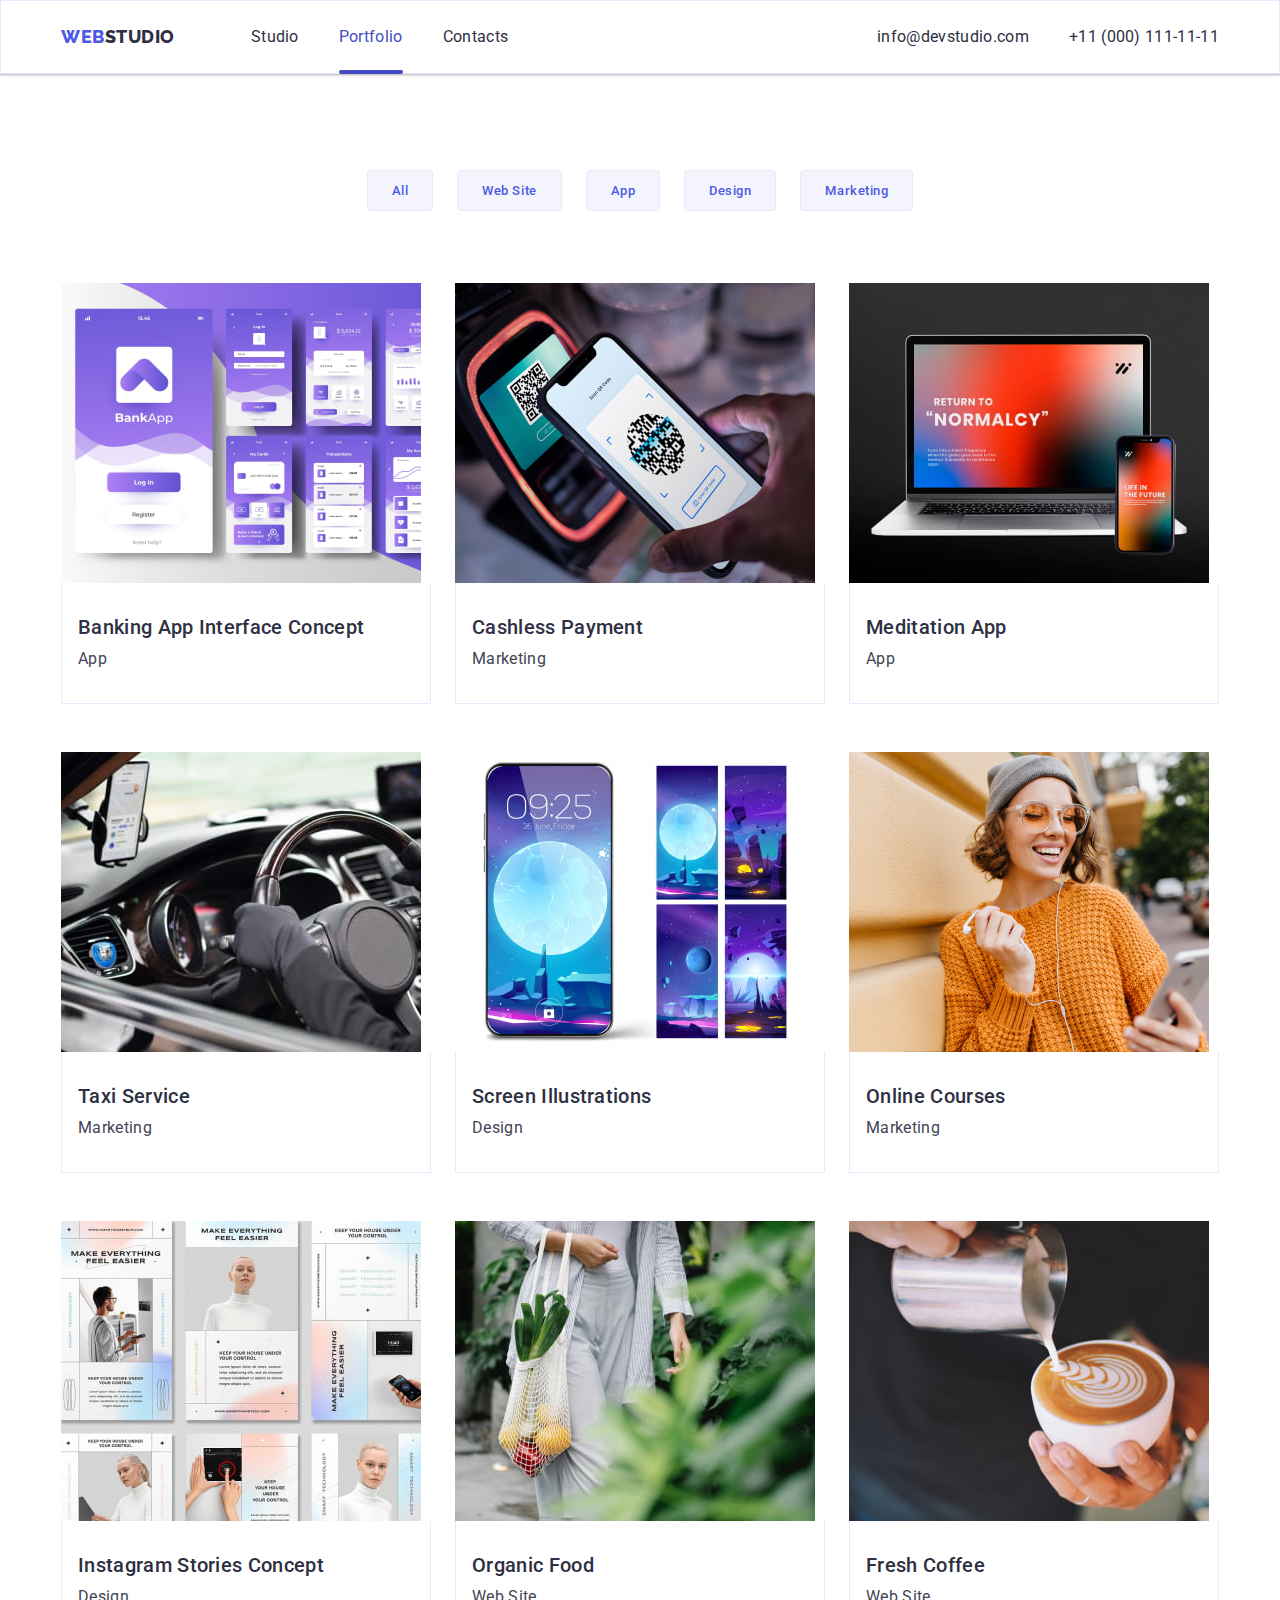
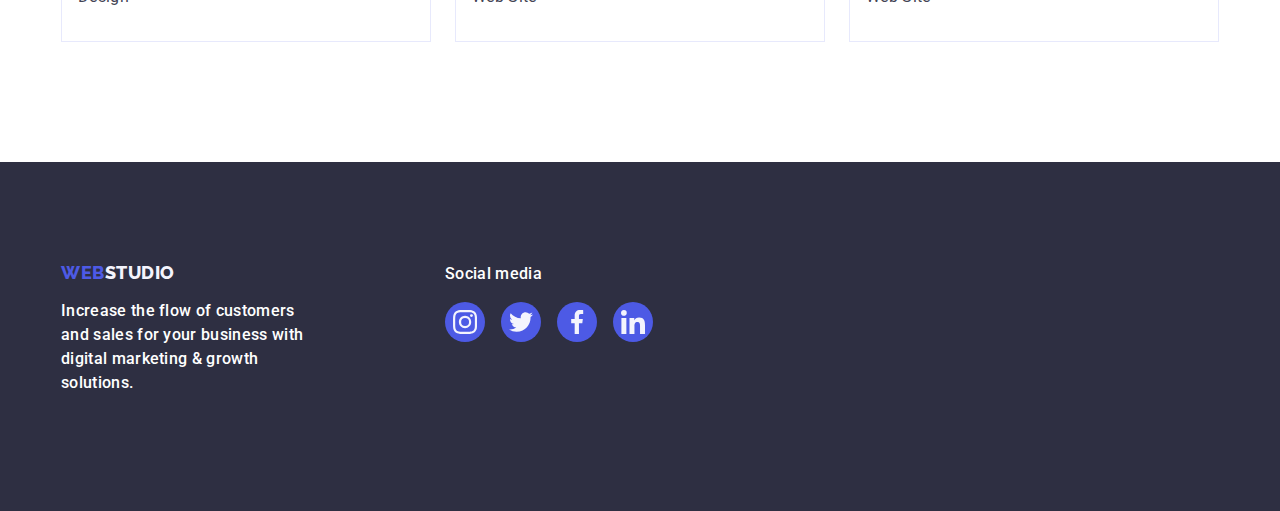
==== portfolio.html @ 61ec888b "Initial commit" ====
<!DOCTYPE html>
<html lang="en">
  <head>
    <meta charset="UTF-8" />
    <meta http-equiv="X-UA-Compatible" content="IE=edge" />
    <meta name="viewport" content="width=device-width, initial-scale=1.0" />
    <title>Portfolio</title>

    <!-- Fonts -->
    <link rel="preconnect" href="https://fonts.googleapis.com" />
    <link rel="preconnect" href="https://fonts.gstatic.com" crossorigin />
    <link
      href="https://fonts.googleapis.com/css2?family=Raleway:wght@800&family=Roboto:wght@400;500;700;900&display=swap"
      rel="stylesheet"
    />
    <!-- Normalizer -->
    <link
      rel="stylesheet"
      href="https://cdnjs.cloudflare.com/ajax/libs/modern-normalize/2.0.0/modern-normalize.min.css"
      integrity="sha512-4xo8blKMVCiXpTaLzQSLSw3KFOVPWhm/TRtuPVc4WG6kUgjH6J03IBuG7JZPkcWMxJ5huwaBpOpnwYElP/m6wg=="
      crossorigin="anonymous"
      referrerpolicy="no-referrer"
    />
    <!-- styles -->
    <link rel="stylesheet" href="./css/styles.css" />
  </head>
  <body>
    <header class="header">
      <div class="header-container container">
        <nav class="nav-line">
          <a class="link logo" href="./index.html"
            >Web<span class="logo-grey">Studio</span></a
          >
          <ul class="list nav-list">
            <li class="nav-item">
              <a class="link nav-link" href="./index.html">Studio</a>
            </li>
            <li class="nav-item">
              <a class="link nav-link active" href="./portfolio.html"
                >Portfolio</a
              >
            </li>
            <li class="nav-item">
              <a class="link nav-link" href="">Contacts</a>
            </li>
          </ul>
        </nav>
        <address class="contacts">
          <ul class="list nav-list">
            <li>
              <a class="link nav-link" href="mailto:info@devstudio.com"
                >info@devstudio.com</a
              >
            </li>
            <li>
              <a class="link nav-link" href="tel:+110001111111"
                >+11 (000) 111-11-11</a
              >
            </li>
          </ul>
        </address>
      </div>
    </header>
    <main>
      <section class="portfolio-section">
        <!-- Buttons -->
        <div class="container">
          <h1 class="visually-hidden">Zaholovok</h1>

          <ul class="list button-row">
            <li class="btn-item">
              <button class="buttons" type="button">All</button>
            </li>
            <li class="btn-item">
              <button class="buttons" type="button">Web Site</button>
            </li>
            <li class="btn-item">
              <button class="buttons" type="button">App</button>
            </li>
            <li class="btn-item">
              <button class="buttons" type="button">Design</button>
            </li>
            <li class="btn-item">
              <button class="buttons" type="button">Marketing</button>
            </li>
          </ul>

          <!-- Row 1  -->

          <ul class="list image-container">
            <li class="image-card">
              <a class="link image-link" href="">
                <div class="box">
                  <img
                    src="./images/purple-screens.jpg"
                    alt="app screenshots"
                    width="360"
                    height="300"
                  />

                  <p class="hover-text">
                    14 Stylish and User-Friendly App Design Concepts · Task
                    Manager App · Calorie Tracker App · Exotic Fruit Ecommerce
                    App · Cloud Storage App
                  </p>
                </div>

                <div class="card">
                  <h2 class="picture-title">Banking App Interface Concept</h2>
                  <p class="picture-text">App</p>
                </div>
              </a>
            </li>
            <li class="image-card">
              <a class="link image-link" href="">
                <div class="box">
                  <img
                    src="./images/qrcode.jpg"
                    alt="qr code using"
                    width="360"
                    height="300"
                  />

                  <p class="hover-text">
                    14 Stylish and User-Friendly App Design Concepts · Task
                    Manager App · Calorie Tracker App · Exotic Fruit Ecommerce
                    App · Cloud Storage App
                  </p>
                </div>

                <div class="card">
                  <h2 class="picture-title">Cashless Payment</h2>
                  <p class="picture-text">Marketing</p>
                </div>
              </a>
            </li>

            <li class="image-card">
              <a class="link image-link" href="">
                <div class="box">
                  <img
                    src="./images/desktop.jpg"
                    alt="laptop and smartphone"
                    width="360"
                    height="300"
                  />

                  <p class="hover-text">
                    14 Stylish and User-Friendly App Design Concepts · Task
                    Manager App · Calorie Tracker App · Exotic Fruit Ecommerce
                    App · Cloud Storage App
                  </p>
                </div>

                <div class="card">
                  <h2 class="picture-title">Meditation App</h2>
                  <p class="picture-text">App</p>
                </div>
              </a>
            </li>

            <!-- Row 2  -->

            <li class="image-card">
              <a class="link image-link" href="">
                <div class="box">
                  <img
                    src="./images/car.jpg"
                    alt="man driving a car"
                    width="360"
                    height="300"
                  />

                  <p class="hover-text">
                    14 Stylish and User-Friendly App Design Concepts · Task
                    Manager App · Calorie Tracker App · Exotic Fruit Ecommerce
                    App · Cloud Storage App
                  </p>
                </div>

                <div class="card">
                  <h2 class="picture-title">Taxi Service</h2>
                  <p class="picture-text">Marketing</p>
                </div>
              </a>
            </li>

            <li class="image-card">
              <a class="link image-link" href="">
                <div class="box">
                  <img
                    src="./images/phone.jpg"
                    alt="purple space illustrations"
                    width="360"
                    height="300"
                  />

                  <p class="hover-text">
                    14 Stylish and User-Friendly App Design Concepts · Task
                    Manager App · Calorie Tracker App · Exotic Fruit Ecommerce
                    App · Cloud Storage App
                  </p>
                </div>

                <div class="card">
                  <h2 class="picture-title">Screen Illustrations</h2>
                  <p class="picture-text">Design</p>
                </div>
              </a>
            </li>

            <li class="image-card">
              <a class="link image-link" href="">
                <div class="box">
                  <img
                    src="./images/orange.jpg"
                    alt="a girl in orange sweater"
                    width="360"
                    height="300"
                  />

                  <p class="hover-text">
                    14 Stylish and User-Friendly App Design Concepts · Task
                    Manager App · Calorie Tracker App · Exotic Fruit Ecommerce
                    App · Cloud Storage App
                  </p>
                </div>
                <div class="card">
                  <h2 class="picture-title">Online Courses</h2>
                  <p class="picture-text">Marketing</p>
                </div></a
              >
            </li>

            <!-- Row 3  -->

            <li class="image-card">
              <a class="link image-link" href="">
                <div class="box">
                  <img
                    src="./images/white-screenshots.jpg"
                    alt="futuristic pictures"
                    width="360"
                    height="300"
                  />

                  <p class="hover-text">
                    14 Stylish and User-Friendly App Design Concepts · Task
                    Manager App · Calorie Tracker App · Exotic Fruit Ecommerce
                    App · Cloud Storage App
                  </p>
                </div>
                <div class="card">
                  <h2 class="picture-title">Instagram Stories Concept</h2>
                  <p class="picture-text">Design</p>
                </div></a
              >
            </li>
            <li class="image-card">
              <a class="link image-link" href="">
                <div class="box">
                  <img
                    src="./images/netbag.jpg"
                    alt="netbag with fruits"
                    width="360"
                    height="300"
                  />

                  <p class="hover-text">
                    14 Stylish and User-Friendly App Design Concepts · Task
                    Manager App · Calorie Tracker App · Exotic Fruit Ecommerce
                    App · Cloud Storage App
                  </p>
                </div>
                <div class="card">
                  <h2 class="picture-title">Organic Food</h2>
                  <p class="picture-text">Web Site</p>
                </div></a
              >
            </li>
            <li class="image-card">
              <a class="link image-link" href="">
                <div class="box">
                  <img
                    src="./images/coffee.jpg"
                    alt="coffee"
                    width="360"
                    height="300"
                  />

                  <p class="hover-text">
                    14 Stylish and User-Friendly App Design Concepts · Task
                    Manager App · Calorie Tracker App · Exotic Fruit Ecommerce
                    App · Cloud Storage App
                  </p>
                </div>
                <div class="card">
                  <h2 class="picture-title">Fresh Coffee</h2>
                  <p class="picture-text">Web Site</p>
                </div>
              </a>
            </li>
          </ul>
        </div>
      </section>
    </main>
    <footer class="footer">
      <div class="container footer-container">
        <div class="footer-text-container">
          <a class="link logo footer-logo" href="./index.html"
            >Web<span class="logo-white">Studio</span>
          </a>
          <p class="footer-text">
            Increase the flow of customers and sales for your business with
            digital marketing & growth solutions.
          </p>
        </div>
        <div class="footer-socials-block">
          <p class="footer-text">Social media</p>
          <ul class="footer-social-list">
            <li class="footer-social-medias">
              <a href="" class="f-social-link">
                <svg class="footer-icon" width="24" height="24">
                  <use href="./images/icons.svg#instagram"></use>
                </svg>
              </a>
            </li>
            <li class="footer-social-medias">
              <a href="" class="f-social-link">
                <svg class="footer-icon" width="24" height="24">
                  <use href="./images/icons.svg#twitter"></use>
                </svg>
              </a>
            </li>
            <li class="footer-social-medias">
              <a href="" class="f-social-link">
                <svg class="footer-icon" width="24" height="24">
                  <use href="./images/icons.svg#facebook"></use>
                </svg>
              </a>
            </li>
            <li class="footer-social-medias">
              <a href="" class="f-social-link">
                <svg class="footer-icon" width="24" height="24">
                  <use href="./images/icons.svg#linkedin"></use>
                </svg>
              </a>
            </li>
          </ul>
        </div>
      </div>
    </footer>
  </body>
</html>
---- css/styles.css ----
:root {
    --primary-font: "Roboto", sans-serif;
    --body-text-color: #434455;
    --iris-color:#4D5AE5;
    --ocean-color:#404BBF;
    --main-white-color:#F4F4FD;
    --title-color:#2e2f42;
}
body {
    font-family: 'Roboto', sans-serif;
    color: var(--body-text-color);
    font-style: normal;
    font-weight: 400;
    font-size: 16px;
    line-height: 24px;
    letter-spacing: 0.02em;
    background-color: #FFF;
    margin:0;
}

img {
    display: block;
}
h1, h2, h3, h4, h5, li, p {
    margin: 0;
}
ul {
    margin: 0;
    padding: 0;
    list-style: none;
}
button {
    cursor: pointer;
}
.visually-hidden {
  position: absolute;
  width: 1px;
  height: 1px;
  margin: -1px;
  border: 0;
  padding: 0;
  white-space: nowrap;
  clip-path: inset(100%);
  clip: rect(0 0 0 0);
  overflow: hidden;
}

.container {
    width: 1158px;
    padding:0 15px;
    margin:0 auto;
}
.link {
    text-decoration: none;
    color: var(--body-text-color);
}
.list {
    color: var(--title-color);
}

/* Header */  
.header {
    max-height: 72px;
    border: 1px solid #E7E9FC;
    box-shadow: 0px 2px 1px rgba(46, 47, 66, 0.08), 0px 1px 1px rgba(46, 47, 66, 0.16), 0px 1px 6px rgba(46, 47, 66, 0.08);
 } 
/* logo */
.link.logo {
    font-family: 'Raleway', sans-serif;
    font-style: normal;
    font-weight: 800;
    font-size: 18px;
    line-height: 1.17;
    letter-spacing: 0.03em;
    text-transform: uppercase;
    color: var(--iris-color);
    margin-right: 76px;
}
.logo-grey {
    color: var(--title-color);
}
.header-container{
    display:flex;
    justify-content: space-between;
    align-items: center;
}
.nav-line {
    display: flex;
    align-items: center;
}
.nav-list {
    display: flex;
    gap: 40px;
}
.nav-item {
    transition:color 250ms cubic-bezier(0.4, 0, 0.2, 1); 
}
.nav-link {
    position:relative;
    transition: color 250ms cubic-bezier(0.4, 0, 0.2, 1);
}
.link.nav-link {
    display: flex;
    color: var(--title-color);
    font-style: normal;
    padding: 24px 0;
}
.nav-link.active {
    color:#404bbf; 
}
.nav-link.active::after{
    content: "";
    width: 100%;
    height: 4px;
    border-radius: 2px;
    background-color: var(--ocean-color); 
    position: absolute;
    left: 0; 
    bottom: -1px;
}

.nav-link:hover,
.nav-link:focus,
.nav-link:active{
    color: var(--ocean-color);
}

.contacts{
    font-style: normal;
    line-height: 1.5em;
}
.contacts .link:hover,
.contacts .link:active,
.contacts .link:focus {
    color:var(--ocean-color);
}
.contacts-link{
 transition: color 250ms cubic-bezier(0.4, 0, 0.2, 1);
}

/* hero */

.hero {
    color:#FFF;
    max-width: 1440px;
    max-height: 600px;
    background-color:#2E2F42; 
    background-image:linear-gradient(
	to bottom, 
	rgba(46, 47, 66, 0.70), 
	rgba(46, 47, 66, 0.70)
	),
    url(/images/hero-image.jpg);
    background-repeat:no-repeat;
    background-size: cover;
    background-position: center;
    
    padding: 188px 0;
    margin: 0 auto;
    box-shadow: 0px 4px 4px 0px rgba(0, 0, 0, 0.25);
}
.hero-title{
    font-weight: 700;
    font-size: 56px;
    line-height: 1.07;
    margin:auto auto 48px auto;
    max-width: 496px; 
}
.hero-container {

}
.hero-button {
    font-family: "Roboto", sans-serif; 
    color: #FFF;
    background-color: var(--iris-color); 
    font-weight: 500;
    letter-spacing: 0.04em;

    display: block;
    margin: 0 auto;
    min-width: 169px;
    height: 56px;
    box-shadow: 0px 4px 4px rgba(0, 0, 0, 0.15);
    border-radius: 4px;
    border: none;

    transition:background-color 250ms cubic-bezier(0.4, 0, 0.2, 1);
}
.hero-button:hover,
.hero-button:active, 
.hero-button:focus {
    background-color: var(--ocean-color);
}

/* benefits section */

.benefits-section{
    padding: 120px 0;
}

.benefits-list{
    display: flex;
    gap: 24px;
}
.benefits-icon-box{
    background-color: #F4F4FD;
    border-radius: 4px;
    margin-bottom: 8px;
    height: 112px;

    display: flex;
    align-items: center;
    justify-content: center;
}
.text-section {
    width: calc((100% - 72px) / 4);
}
.title {
    font-weight: 500;
    font-size: 20px;
    line-height: 24px;
    text-transform: capitalize;
    margin-bottom: 8px;
}

.benefits-text{
    letter-spacing: 0.02em;
    color:var(--body-text-color);
}


/* what are we doing */
.wawd-section {
    padding-bottom: 120px;

}
.wawd-title {
    color: var(--title-color);
    text-align: center;
    font-weight: 700;
    font-size: 36px;
    line-height: 1.11;
    text-transform: capitalize;
    margin-bottom: 72px;
}
.wawd-list {
    display: flex;
    gap: 24px;
}


/* Team */

.team-section {
    background-color: var(--main-white-color);
    padding: 120px 0;
}
.team-list {
    display: flex;
    gap: 24px;
    justify-content: center;
}
.team-card {
    width: calc((100% - 72px) / 4);
    border-radius: 0px 0px 4px 4px;
    min-height: 348px;
    box-shadow: 0px 1px 6px rgba(46, 47, 66, 0.08), 0px 1px 1px rgba(46, 47, 66, 0.16), 0px 2px 1px rgba(46, 47, 66, 0.08);
}

.team-details {
    text-align: center;
    padding: 32px 0;
    box-shadow: 0px 1px 6px rgba(46, 47, 66, 0.08), 0px 1px 1px rgba(46, 47, 66, 0.16), 0px 2px 1px rgba(46, 47, 66, 0.08);
    border-radius: 0px 0px 4px 4px;
    background-color: #FFF;
}
.team-title {
    color:var(--title-color);
    text-align: center;
    font-weight: 700;
    font-size: 36px;
    line-height: 1.11;
    text-transform: capitalize;
    margin-bottom: 72px;
}
.team-text {
    color: #434455;
}
.team-social-medias{
    display: flex;
    gap: 24px;
    justify-content: center;
    margin-top: 8px;
}
.team-social-item{
}
.team-icons {
    fill:#f4f4fd;
}
.team-icon-link{
    display:flex;
    justify-content: center;
    align-items: center;
    background-color: var(--iris-color);
    padding: 12px;
    border-radius: 50%;
    transition: background-color 250ms cubic-bezier(0.4, 0, 0.2, 1); 

}
.team-icon-link:hover,
.team-icon-link:focus,
.team-icon-link:active {
    background-color: var(--ocean-color);
}

/* Customers */
.customers{
    padding: 120px 0;
}
.customers-list{
    display:flex;
    justify-content:space-between;
    gap:24px; 
}
.cust-item{
    transition: border-color 250ms cubic-bezier(0.4, 0, 0.2, 1), color 250ms cubic-bezier(0.4, 0, 0.2, 1);
}
.cust-link{
    width: 168px;
    height: 88px;
    border: 1px solid #8E8F99;
    color: #8e8f99;

    display: flex;
    align-items: center;
    justify-content: center;
    border-radius: 4px;
    flex-shrink: 0;
    transition: border-color 250ms cubic-bezier(0.4, 0, 0.2, 1), color 250ms cubic-bezier(0.4, 0, 0.2, 1);

}
.cust-link:hover,
.cust-link:focus {
    color: #404bbf;
    border-color: #404bbf;
}
.cust-icon{
    fill: currentColor;
}
.cust-link:hover.cust-icon,
.cust-link:focus.cust-icon
{
    fill:var(--ocean-color);
    color: var(--ocean-color);
    border-color: var(--ocean-color);
}

/* PORTFOLIO */

/*  button line */
.portfolio-section {
    padding-top: 96px; 
    padding-bottom: 120px; 
}
.btn-item{
    display: block;
}
.buttons {
    font-family: var(--primary-font);
    color: var(--iris-color);
    background-color:var(--main-white-color);
    
    font-weight: 500;
    letter-spacing: 0.04em;
    padding: 12px 24px;
    border: 1px solid #E7E9FC;
    border-radius: 4px;
    transition:color 250ms cubic-bezier(0.4, 0, 0.2, 1), background-color 250ms cubic-bezier(0.4, 0, 0.2, 1), border-color 250ms cubic-bezier(0.4, 0, 0.2, 1), box-shadow 250ms cubic-bezier(0.4, 0, 0.2, 1);
}
.buttons:hover,
.buttons:active,
.buttons:focus
{
    background-color: var(--ocean-color);
    color:#FFF;
    border: 1px solid transparent;
    box-shadow: 0px 3px 1px rgba(0, 0, 0, 0.1), 0px 2px 1px rgba(0, 0, 0, 0.08), 0px 2px 2px rgba(0, 0, 0, 0.12); 
}
.buttons:hover .btn-link,
.buttons:active .btn-link,
.buttons:focus .btn-link {
    color:#fff;
}
.button-row{
    display:flex;
    justify-content: center;
    margin-bottom: 72px;
    gap: 24px;

}


/* pictures */

.image-container{
    display:flex;
    flex-wrap: wrap;
    gap: 24px;
    row-gap: 48px;
    justify-content: center;

}
.image-card{
    width:calc((100% - 48px) / 3);    
}

.image-link {
    display: block;
    transition: box-shadow 250ms cubic-bezier(0.4, 0, 0.2, 1);

}

.image-link:hover,
.image-link:active,
.image-link:focus{
    box-shadow: 0px 2px 1px 0px rgba(46, 47, 66, 0.08), 0px 1px 1px 0px rgba(46, 47, 66, 0.16), 0px 1px 6px 0px rgba(46, 47, 66, 0.08);
}
.box{
    overflow: hidden;
    max-width: 360px;
    max-height: 300px;

    position: relative;
}
.hover-text
{
    background-color: var(--iris-color);
    color: #F4F4FD;
    display: inline-block;
    position: absolute;
    top: 0;
    transform: translateY(100%);
    transition: transform 250ms cubic-bezier(0.4, 0, 0.2, 1);

    width: 100%;
    height: 100%;
    padding: 40px 32px;  
    font-size: 16px;
    line-height: 1.5; 
    letter-spacing: 0.02em; 
}

.box:hover .hover-text{
    transform: translateY(0%);
    transition-duration: 250ms;
}

.picture-title{
    font-weight: 500;
    font-size: 20px;
    color: var(--title-color);
    margin-bottom: 8px;
}
.picture-text {
    color: var(--body-text-color);
}
.card {
    padding: 32px 16px;
    border: 1px solid #E7E9FC;
    border-top: none;
}


/* Footer */

.footer {
    background-color: #2E2F42;
    color: var(--main-white-color);
    padding: 100px 0px;
}
.footer-container {
    display: flex;
    align-items: baseline;
}
.footer-text-container{
    margin-right: 120px;
}
.footer-logo {
    display: inline-block;
    margin-bottom: 16px; 
}
.logo-white {
    color: var(--main-white-color);
}
.footer-text{
    max-width: 264px;
    font-weight: 500;
    color:#ffffff;
    margin-bottom: 16px;
}
.footer-social-list {
    display: flex;
    align-items: baseline;
    gap: 16px;
    margin-top: 16px;
}
.footer-social-medias {
    width: 40px;
    height: 40px;
}
.f-social-link{
    display: flex;
    justify-content: center;
    align-items: center;
    background-color: var(--iris-color);
    padding: 8px;
    border-radius: 50%;
    transition: background-color 250ms cubic-bezier(0.4, 0, 0.2, 1); 

}
.f-social-link:hover,
.f-social-link:focus,
.f-social-link:active{
    background-color: #31D0AA;
}
.footer-icon {
    fill: #f4f4fd;
}

/* MODAL */
.backdrop.is-hidden{
    opacity: 0;
    pointer-events: none;
    visibility: hidden;
}
.backdrop {
    position: fixed;
    top: 0;
    left: 0;
    background-color: rgba(46, 47, 66, 0.40);
    width: 100%;
    height: 100%;
    z-index: 999;
    transition: opacity 250ms cubic-bezier(0.4, 0, 0.2, 1), visibility 250ms cubic-bezier(0.4, 0, 0.2, 1);
}

.modal{
    width: 408px;
    min-height: 584px;

    flex-shrink: 0;
    background-color: #FFF;
    border-radius: 4px;
    background: #FCFCFC;
    border-radius: 4px;
    box-shadow: 0px 2px 1px 0px rgba(0, 0, 0, 0.20), 0px 1px 3px 0px rgba(0, 0, 0, 0.12), 0px 1px 1px 0px rgba(0, 0, 0, 0.14);

    position: absolute;
    top: 50%;
    left:50%;
    transform: translate(-50%, -50%);
    transition: transform 250ms cubic-bezier(0.4, 0, 0.2, 1); 
}
.close-btn {
    width:24px;
    height:24px;
    padding: 0; 
    background-color:#e7e9fc;

    position: absolute;
    top:24px;
    right:24px;
    border-radius: 50%;
    border: 1px solid rgba(0, 0, 0, 0.10);

    display: flex;
    align-items: center;
    justify-content: center;

    transition: background-color 250ms cubic-bezier(0.4, 0, 0.2, 1), border 250ms cubic-bezier(0.4, 0, 0.2, 1); 
}
.close-icon{
    border: 1px;
    transition: fill 250ms cubic-bezier(0.4, 0, 0.2, 1); 
}
.close-btn:hover,
.close-btn:focus
 {
    background-color: var(--ocean-color);
    border:none;
}
.close-btn:hover .close-icon,
.close-btn:focus .close-icon {
    stroke:#FFF;
    fill: #fff;
}
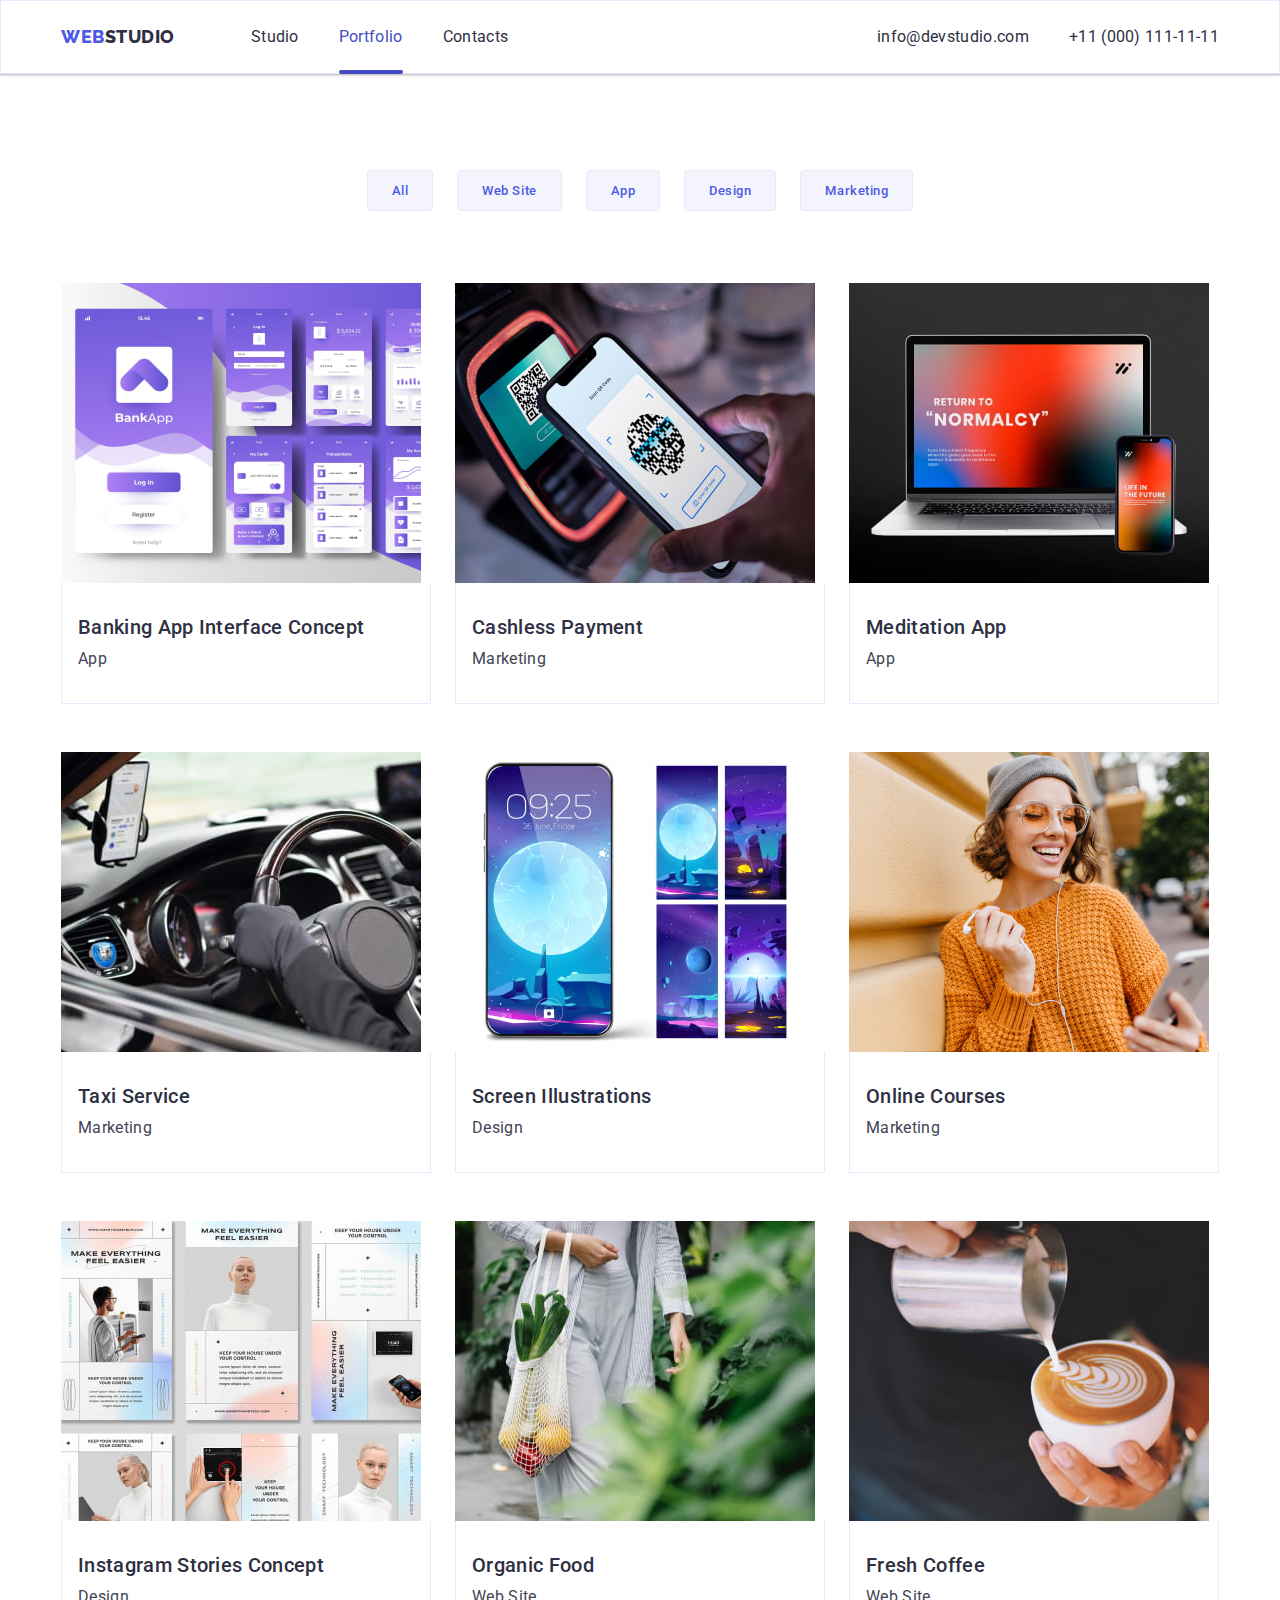
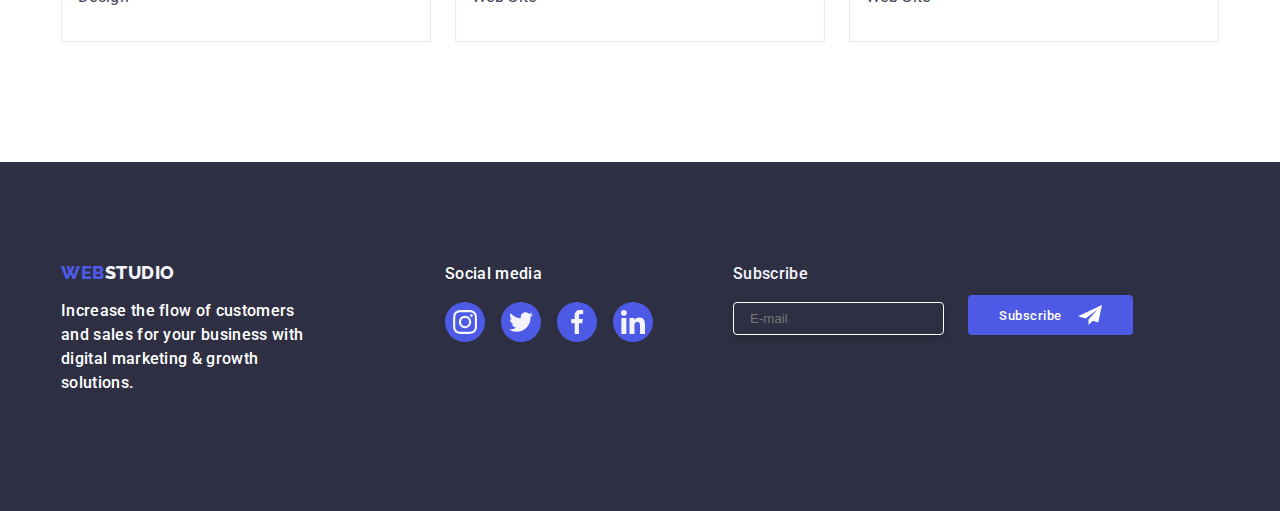
==== commit 15aeb9c3: "commit" ====
--- a/portfolio.html
+++ b/portfolio.html
@@ -348,6 +348,25 @@
             </li>
           </ul>
         </div>
+        <form class="subscribe" action="">
+          <label class="subscribe-title"
+            >Subscribe
+            <input
+              class="subscribe-input"
+              type="email"
+              name="subscribe"
+              id=""
+              placeholder="E-mail"
+            />
+          </label>
+
+          <button class="blue-button subscribe-btn" type="submit">
+            Subscribe
+            <svg class="btn-icon" width="24" height="24">
+              <use href="./images/icons.svg#send"></use>
+            </svg>
+          </button>
+        </form>
       </div>
     </footer>
   </body>
--- a/css/styles.css
+++ b/css/styles.css
@@ -169,7 +169,7 @@
 .hero-container {
 
 }
-.hero-button {
+.blue-button {
     font-family: "Roboto", sans-serif; 
     color: #FFF;
     background-color: var(--iris-color); 
@@ -527,7 +527,51 @@
     fill: #f4f4fd;
 }
 
-/* MODAL */
+/* subscribe input */
+
+.subscribe{
+    margin-left: 80px;
+    display: flex;
+    gap: 24px;
+    align-items: flex-end;
+}
+.subscribe-title{
+    display: flex;
+    flex-direction: column;
+    font-weight: 500;
+}
+.subscribe-title::placeholder{
+    color:#fff;
+}
+.subscribe-input{
+    max-width: 264px;
+    max-height: 40px;
+    border-radius: 4px;
+    border: 1px solid #FFF;
+    box-shadow: 0px 4px 4px 0px rgba(0, 0, 0, 0.15);
+    background-color: transparent;
+    margin-top: 16px;
+    padding: 8px 16px;
+}
+.subscribe-input:focus{
+    border-color: var(--iris-color);
+    outline: transparent;
+}
+.subscribe-btn{
+    height: 40px;
+    min-width: 165px;
+    display: flex;
+    gap: 16px;
+    align-items: center;
+    justify-content: center;
+    box-shadow: none;
+   }
+
+.btn-icon{
+    fill: #fff;
+}
+
+                        /* MODAL */
 .backdrop.is-hidden{
     opacity: 0;
     pointer-events: none;
@@ -547,6 +591,7 @@
 .modal{
     width: 408px;
     min-height: 584px;
+    padding: 0 24px;
 
     flex-shrink: 0;
     background-color: #FFF;
@@ -593,4 +638,91 @@
 .close-btn:focus .close-icon {
     stroke:#FFF;
     fill: #fff;
-}+}
+
+/* INPUT */
+
+.input-box{
+    display: flex;
+    flex-direction: column;
+    gap:8px;
+    justify-content: center;
+    position: relative;
+    top: 72px;
+    align-items: center;
+    
+}
+.modal-title{
+
+}
+.modal-label{
+    display: flex;
+    flex-direction: column;
+    flex-shrink: 0;
+     
+    font-family: inherit;
+    color: #8E8F99;
+    font-size: 12px;
+    font-family: Roboto;
+    font-style: normal;
+    font-weight: 400;
+    line-height: 14px;
+    letter-spacing: 0.48px;
+
+    position: relative;
+}
+.input-icon {
+    fill: #2E2F42;
+    position: absolute;
+    left: 16px; 
+    bottom: 8px;
+    transition:fill 250ms cubic-bezier(0.4, 0, 0.2, 1);
+
+}
+.modal-input{
+    padding: 11px 38px;
+    margin-top: 2px;
+    min-width: 360px;
+    min-height: 40px;
+
+    border-radius: 4px;
+    border: 1px solid rgba(46, 47, 66, 0.40);
+    transition:border-color 250ms cubic-bezier(0.4, 0, 0.2, 1);
+
+}
+.modal-input:focus{
+    border-color: var(--iris-color);
+    outline: transparent;
+
+}
+.modal-input:focus + .input-icon{
+    fill:var(--iris-color);
+
+}
+.comment-box {
+    padding-left: 16px;
+    min-height: 120px;
+}
+
+.comment-box::placeholder{
+    color: rgba(46, 47, 66, 0.40);
+}
+
+.comment-box{
+    
+}
+.modal-check {
+    font-size: 12px;
+    font-style: normal;
+    font-weight: 400;
+    line-height: 14px;
+    letter-spacing: 0.48px;
+    color:#8E8F99;
+}
+.check-box {
+
+    transition:color 250ms cubic-bezier(0.4, 0, 0.2, 1);
+}
+.check-box:checked {
+    color: var(--ocean-color);
+}
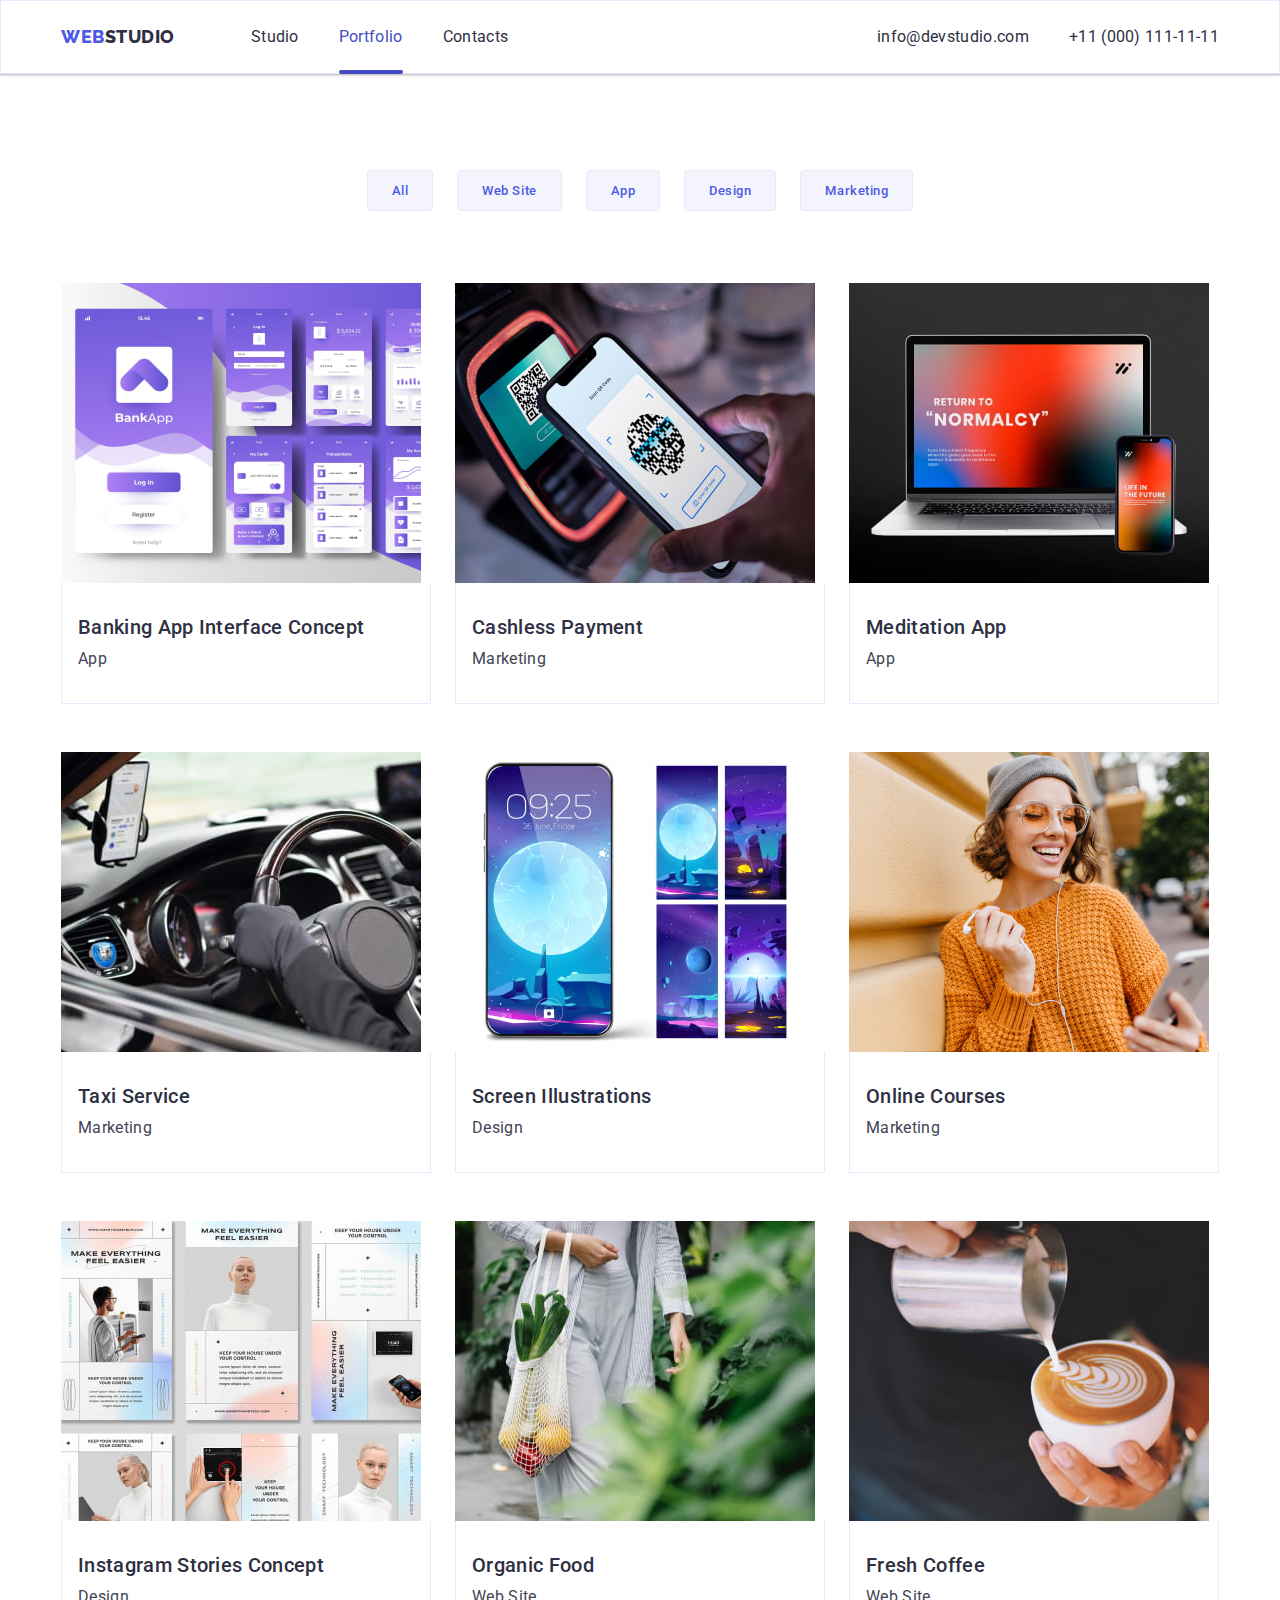
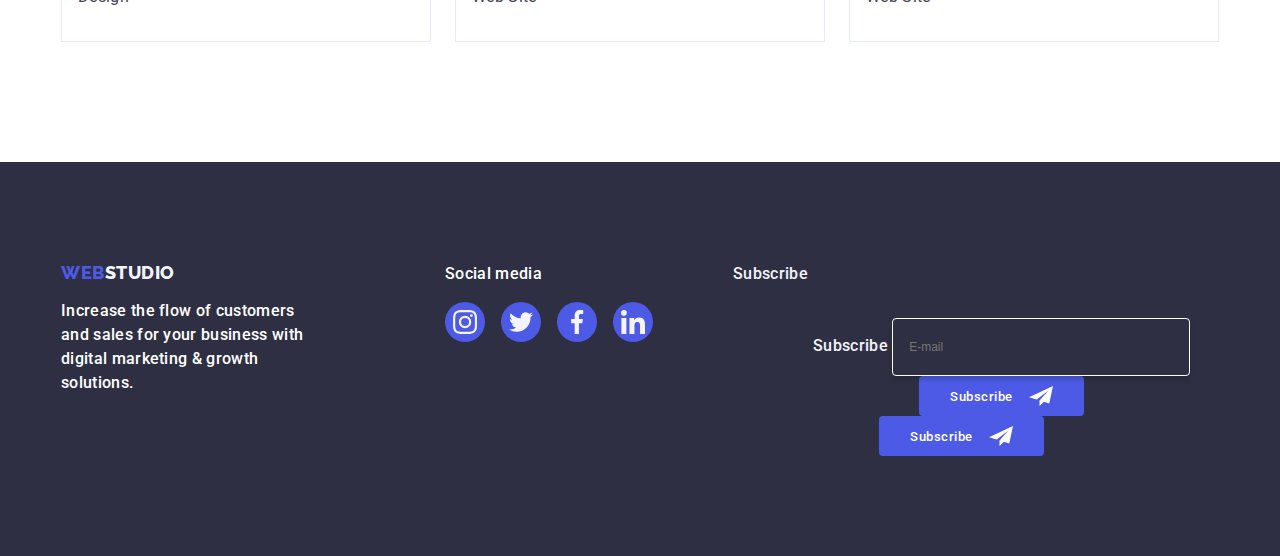
==== commit ea18b629: "commit" ====
--- a/portfolio.html
+++ b/portfolio.html
@@ -348,17 +348,27 @@
             </li>
           </ul>
         </div>
-        <form class="subscribe" action="">
-          <label class="subscribe-title"
-            >Subscribe
-            <input
-              class="subscribe-input"
-              type="email"
-              name="subscribe"
-              id=""
-              placeholder="E-mail"
-            />
-          </label>
+        <div class="subscribe">
+          <p class="subscribe-title">Subscribe</p>
+
+          <div class="subscribe">
+            <label class="subscribe-title"
+              >Subscribe
+              <input
+                class="subscribe-input"
+                type="email"
+                name="subscribe"
+                placeholder="E-mail"
+              />
+            </label>
+
+            <button class="blue-button subscribe-btn" type="submit">
+              Subscribe
+              <svg class="btn-icon" width="24" height="24">
+                <use href="./images/icons.svg#send"></use>
+              </svg>
+            </button>
+          </div>
 
           <button class="blue-button subscribe-btn" type="submit">
             Subscribe
@@ -366,7 +376,7 @@
               <use href="./images/icons.svg#send"></use>
             </svg>
           </button>
-        </form>
+        </div>
       </div>
     </footer>
   </body>
--- a/css/styles.css
+++ b/css/styles.css
@@ -531,25 +531,27 @@
 
 .subscribe{
     margin-left: 80px;
-    display: flex;
-    gap: 24px;
-    align-items: flex-end;
 }
 .subscribe-title{
-    display: flex;
-    flex-direction: column;
+    margin-bottom: 16px;
+    font-size: 16px;
     font-weight: 500;
 }
 .subscribe-title::placeholder{
     color:#fff;
 }
+.subscribe-form{
+    display: flex;
+    gap: 24px;
+}
 .subscribe-input{
-    max-width: 264px;
-    max-height: 40px;
+    width: 264px;
+    height: 40px;
     border-radius: 4px;
     border: 1px solid #FFF;
     box-shadow: 0px 4px 4px 0px rgba(0, 0, 0, 0.15);
     background-color: transparent;
+    font-size: 12px;
     margin-top: 16px;
     padding: 8px 16px;
 }
@@ -591,7 +593,7 @@
 .modal{
     width: 408px;
     min-height: 584px;
-    padding: 0 24px;
+    padding: 72px 24px 24px 24px;
 
     flex-shrink: 0;
     background-color: #FFF;
@@ -643,17 +645,11 @@
 /* INPUT */
 
 .input-box{
-    display: flex;
-    flex-direction: column;
-    gap:8px;
-    justify-content: center;
-    position: relative;
-    top: 72px;
-    align-items: center;
     
 }
 .modal-title{
-
+    text-align: center;
+    margin-bottom: 16px;
 }
 .modal-label{
     display: flex;
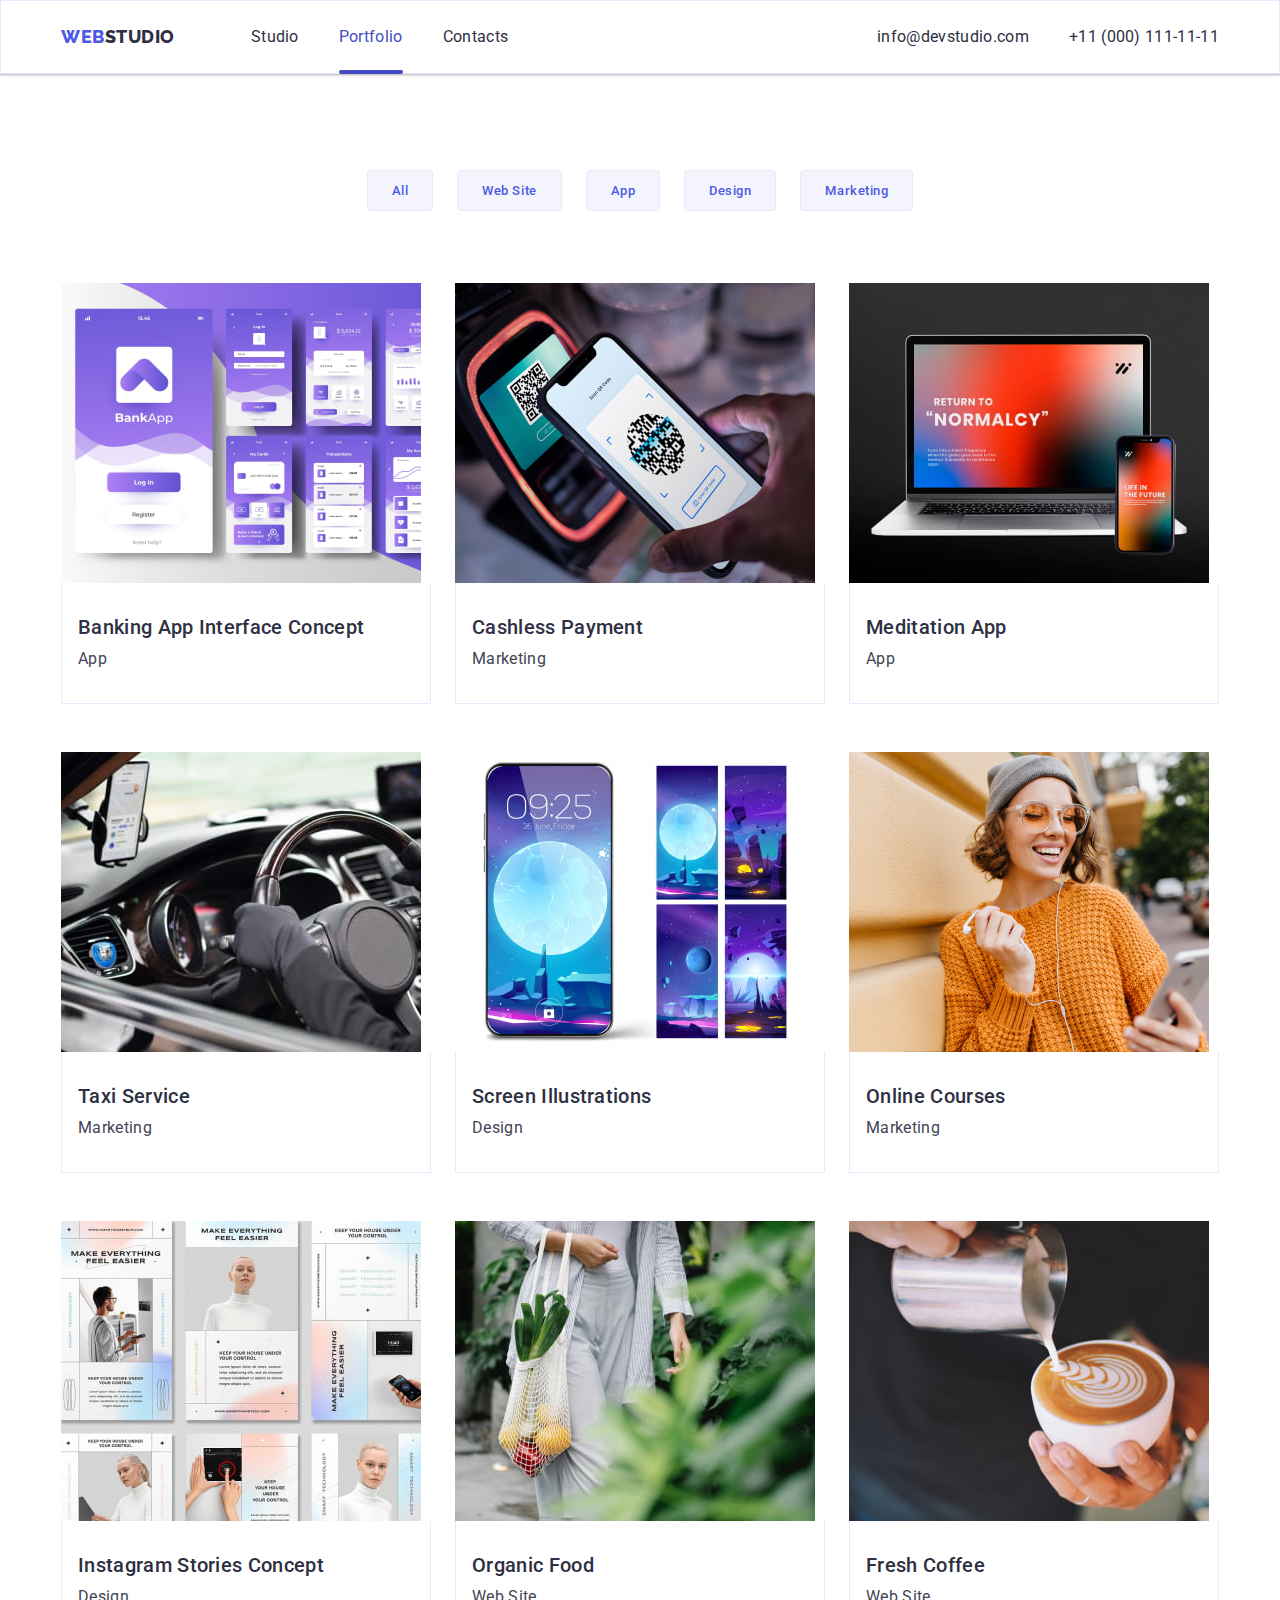
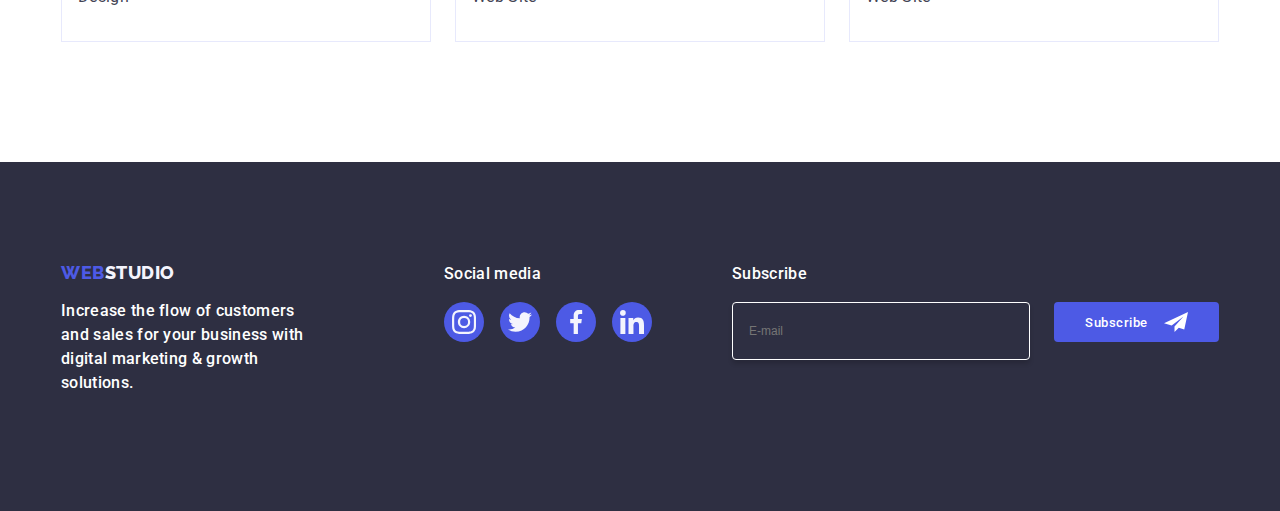
==== commit 280ed705: "commit" ====
--- a/portfolio.html
+++ b/portfolio.html
@@ -351,9 +351,8 @@
         <div class="subscribe">
           <p class="subscribe-title">Subscribe</p>
 
-          <div class="subscribe">
-            <label class="subscribe-title"
-              >Subscribe
+          <form class="subscribe-form">
+            <label class="subscribe-label">
               <input
                 class="subscribe-input"
                 type="email"
@@ -368,14 +367,7 @@
                 <use href="./images/icons.svg#send"></use>
               </svg>
             </button>
-          </div>
-
-          <button class="blue-button subscribe-btn" type="submit">
-            Subscribe
-            <svg class="btn-icon" width="24" height="24">
-              <use href="./images/icons.svg#send"></use>
-            </svg>
-          </button>
+          </form>
         </div>
       </div>
     </footer>
--- a/css/styles.css
+++ b/css/styles.css
@@ -536,6 +536,7 @@
     margin-bottom: 16px;
     font-size: 16px;
     font-weight: 500;
+    color: #fff;
 }
 .subscribe-title::placeholder{
     color:#fff;
@@ -543,6 +544,9 @@
 .subscribe-form{
     display: flex;
     gap: 24px;
+}
+.subscribe-label{
+
 }
 .subscribe-input{
     width: 264px;
@@ -552,7 +556,6 @@
     box-shadow: 0px 4px 4px 0px rgba(0, 0, 0, 0.15);
     background-color: transparent;
     font-size: 12px;
-    margin-top: 16px;
     padding: 8px 16px;
 }
 .subscribe-input:focus{
